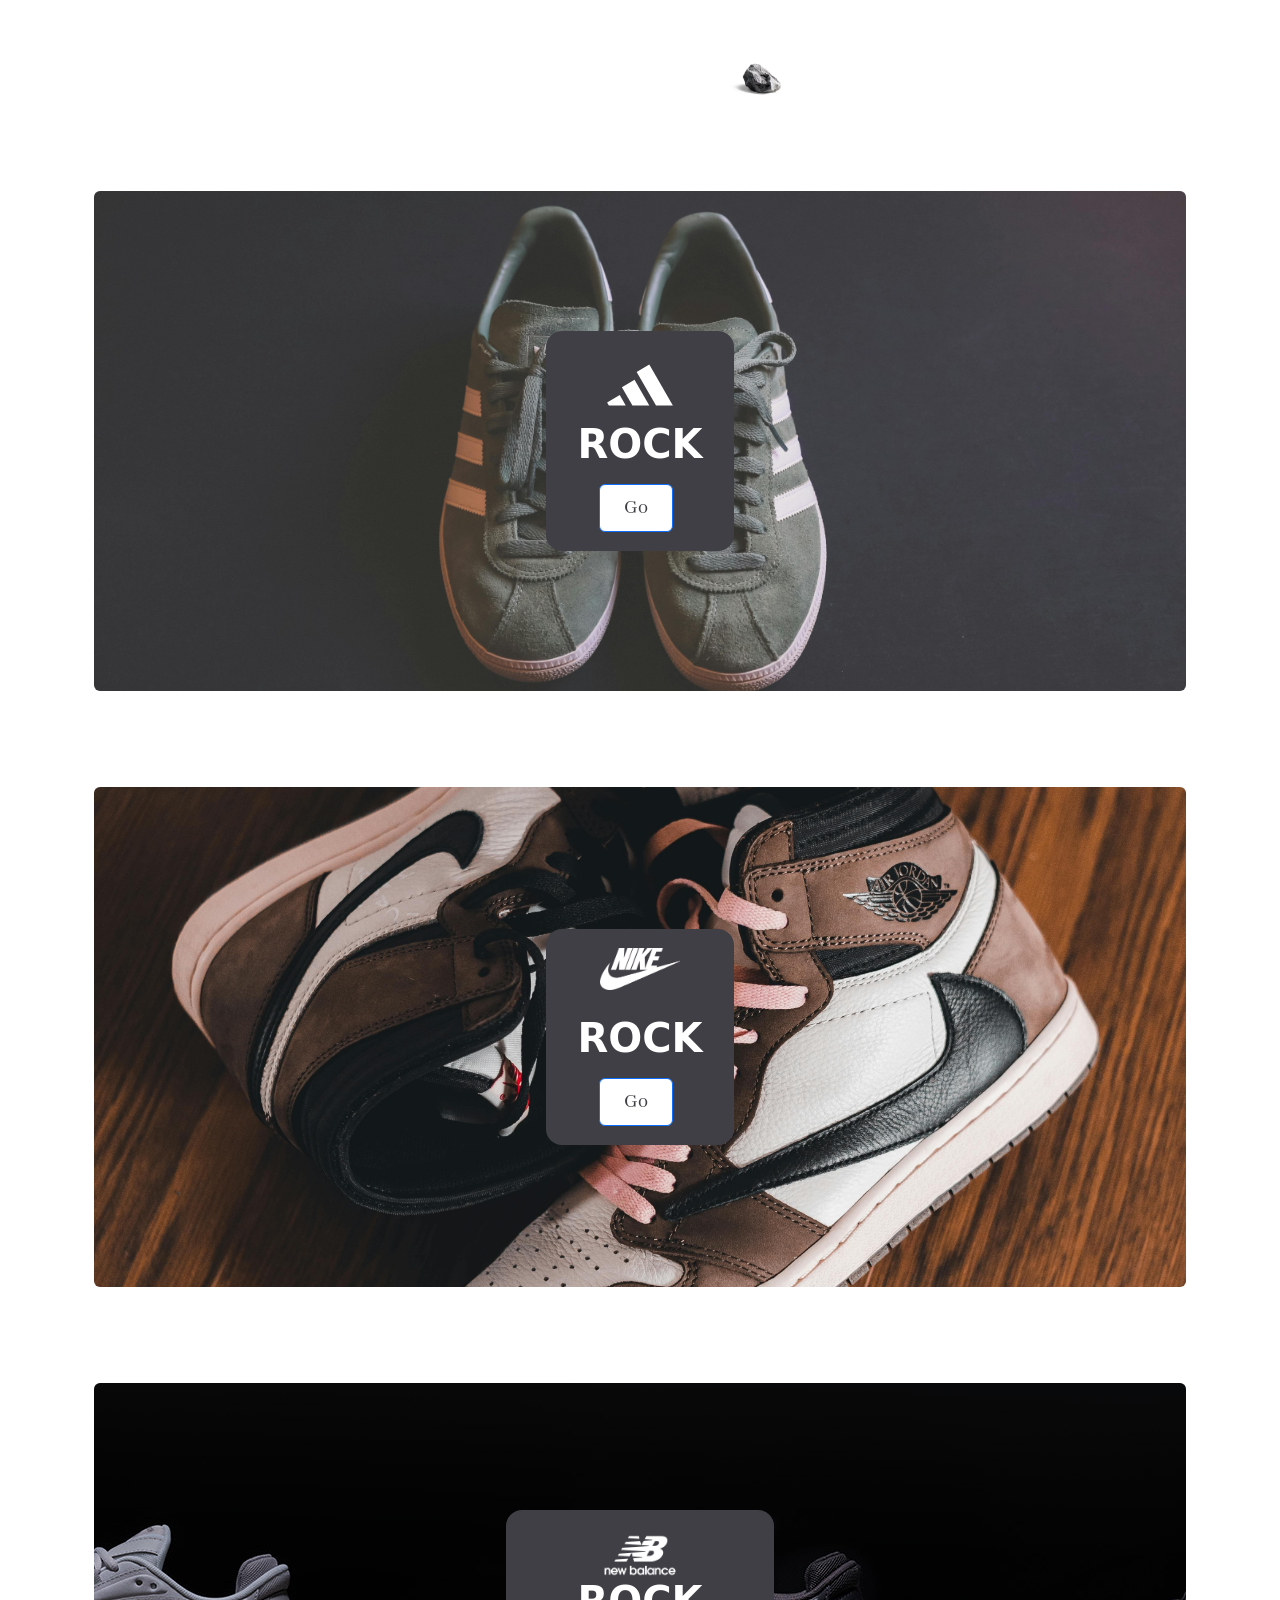
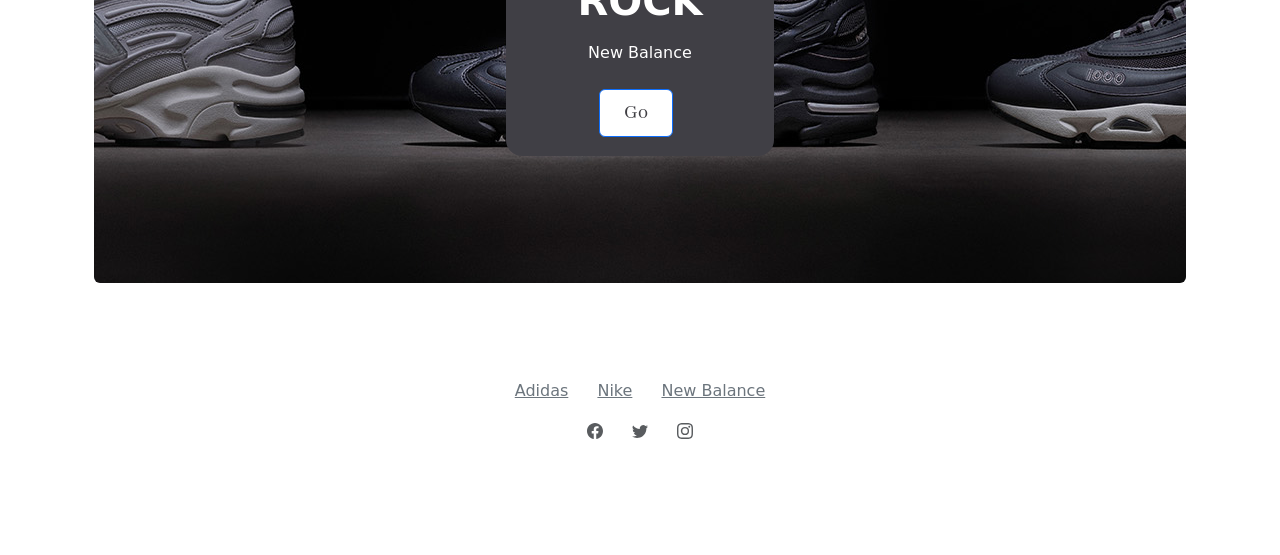
==== index-1-1.html @ 607a7ae3 "Add files via upload" ====
<!DOCTYPE html>
<html data-bs-theme="light" lang="en">

<head>
    <meta charset="utf-8">
    <meta name="viewport" content="width=device-width, initial-scale=1.0, shrink-to-fit=no">
    <title>pyf goat</title>
    <link rel="stylesheet" href="assets/bootstrap/css/bootstrap.min.css">
    <link rel="stylesheet" href="https://fonts.googleapis.com/css?family=Abhaya+Libre&amp;display=swap">
    <link rel="stylesheet" href="assets/css/Footer-Basic-icons.css">
    <link rel="stylesheet" href="assets/css/styles.css">
</head>

<body>
    <section class="text-white py-4 py-xl-5">
        <div class="container">
            <h1 style="color: #ffffff;">ghvghyvgybhubhubhggdfghyyk<button class="btn btn-primary" type="button" style="background: rgba(13,110,253,0);border-style: none;"><img class="img-fluid" src="assets/img/piedra.avif" width="61" height="49"></button></h1>
        </div>
        <nav class="navbar navbar-expand-md bg-body" style="text-align: center;">
            <div class="container-fluid">
                <div class="container" style="margin: -335px;">
                    <h1>Heading</h1>
                </div><a class="navbar-brand" href="#" style="text-align: center;"></a><button class="navbar-toggler" data-bs-toggle="collapse"><span class="visually-hidden">Toggle navigation</span><span class="navbar-toggler-icon"></span></button>
            </div>
        </nav>
        <div class="container">
            <section class="text-white py-4 py-xl-5">
                <div class="container">
                    <div class="border rounded border-0 d-flex flex-column justify-content-center align-items-center p-4 py-5" style="background: url(&quot;assets/img/pexels-mnzoutfits-1619652.jpg&quot;) center / cover repeat;height: 500px;">
                        <div class="row" style="background: #403f45;border-radius: 16px;border: 19.4px solid rgb(64,63,69);">
                            <div class="col-md-10 col-xl-8 text-center d-flex d-sm-flex d-md-flex justify-content-center align-items-center mx-auto justify-content-md-start align-items-md-center justify-content-xl-center">
                                <div><svg xmlns="http://www.w3.org/2000/svg" width="1em" height="1em" viewBox="0 0 24 24" fill="none" style="font-size: 70px;">
                                        <path d="M1.3294 19L0.731323 17.9641L5.06145 15.4641L7.1029 19H1.3294Z" fill="currentColor"></path>
                                        <path d="M15.1858 19H9.4123L5.7935 12.7321L10.1236 10.2321L15.1858 19Z" fill="currentColor"></path>
                                        <path d="M23.2687 19H17.4952L10.8557 7.5L15.1858 5L23.2687 19Z" fill="currentColor"></path>
                                    </svg>
                                    <h1 class="text-uppercase fw-bold mb-3">rock</h1><a class="btn btn-primary fs-5 me-2 py-2 px-4" role="button" style="background: #ffffff;color: rgb(63,62,67);font-family: 'Abhaya Libre', serif;" href="adidas.html">Go</a>
                                </div>
                            </div>
                        </div>
                    </div>
                </div>
            </section>
            <section class="text-white py-4 py-xl-5">
                <div class="container">
                    <div class="border rounded border-0 d-flex flex-column justify-content-center align-items-center p-4 py-5" style="height: 500px;background: url(&quot;assets/img/pexels-introspectivedsgn-7543639.jpg&quot;) center / cover;">
                        <div class="row" style="background: #403f45;border-radius: 16px;border: 19.4px solid rgb(64,63,69);">
                            <div class="col-md-10 col-xl-8 text-center d-flex d-sm-flex d-md-flex justify-content-center align-items-center mx-auto justify-content-md-start align-items-md-center justify-content-xl-center">
                                <div><img class="img-fluid" src="assets/img/Nike-PNG-Pic-Background.png" width="80" height="42">
                                    <p class="mb-4"></p>
                                    <h1 class="text-uppercase fw-bold mb-3">rock</h1><a class="btn btn-primary fs-5 me-2 py-2 px-4" role="button" style="background: #ffffff;color: rgb(63,62,67);font-family: 'Abhaya Libre', serif;" href="nike%201.html">Go</a>
                                </div>
                            </div>
                        </div>
                    </div>
                </div>
            </section>
            <section class="text-white py-4 py-xl-5">
                <div class="container">
                    <div class="border rounded border-0 d-flex flex-column justify-content-center align-items-center tenis" style="height: 500px;background: url(&quot;assets/img/nb-blog-image.jpg&quot;) center / auto no-repeat, #fbfbfb;">
                        <div class="row" style="background: #403f45;border-radius: 16px;border: 19.4px solid rgb(64,63,69);">
                            <div class="col-md-10 col-xl-8 text-center d-flex d-sm-flex d-md-flex justify-content-center align-items-center mx-auto justify-content-md-start align-items-md-center justify-content-xl-center">
                                <div>
                                    <h1 class="text-uppercase fw-bold mb-3"><img class="img-fluid" src="assets/img/live-event-sports-streams-new-balance-png-logo-4.png" width="80" height="59">rock</h1>
                                    <p class="mb-4">New Balance</p><a class="btn btn-primary fs-5 me-2 py-2 px-4" role="button" style="background: #ffffff;color: rgb(63,62,67);font-family: 'Abhaya Libre', serif;" href="NB.html">Go</a>
                                </div>
                            </div>
                        </div>
                    </div>
                </div>
            </section>
        </div>
        <div class="container">
            <footer class="text-center">
                <div class="container text-muted py-4 py-lg-5">
                    <ul class="list-inline">
                        <li class="list-inline-item me-4"><a class="link-secondary" href="https://www.adidas.mx/?cm_mmc=AdieSEM_Google-_-adidas-LAM-MX-Trademark-adidas-General-B-Exact-_-General-Trademark-X-General-_-adidas-_-&amp;-_--_-ds_kid=11643361-_-&amp;-_-ds_agid=72933795972-_-&amp;-_-dv:eCom&amp;cm_mmca1=MX&amp;cm_mmc2=&amp;&amp;af_reengagement_window=30d&amp;is_retargeting=true&amp;pid=googleadwords_temp&amp;c=adidas-LAM-MX-Trademark-adidas-General-B-Exact&amp;af_channel=Search&amp;adicl_gclid=EAIaIQobChMI66vKj5OOkQMVR3R_AB087xXSEAAYASAAEgIjs_D_BwE&amp;gclsrc=aw.ds&amp;gad_source=1&amp;gad_campaignid=1721603023&amp;gbraid=0AAAAADsEbm5JVB8NNuyXsH6Bfre-_0zQl&amp;gclid=EAIaIQobChMI66vKj5OOkQMVR3R_AB087xXSEAAYASAAEgIjs_D_BwE">Adidas</a></li>
                        <li class="list-inline-item me-4"><a class="link-secondary" href="https://www.nike.com/mx/?cp=88619275578_search_&amp;gclsrc=aw.ds&amp;gad_source=1&amp;gad_campaignid=11751570869&amp;gbraid=0AAAAACOWCFqS-Et8KTydkZdtkYO0L_Kj5&amp;gclid=EAIaIQobChMIlLuB_JKOkQMVIgxECB1BhD2SEAAYASAAEgJCZfD_BwE">Nike</a></li>
                        <li class="list-inline-item"><a class="link-secondary" href="https://www.newbalancemexico.com/">New Balance</a></li>
                    </ul>
                    <ul class="list-inline">
                        <li class="list-inline-item me-4"><svg xmlns="http://www.w3.org/2000/svg" width="1em" height="1em" fill="currentColor" viewBox="0 0 16 16" class="bi bi-facebook">
                                <path d="M16 8.049c0-4.446-3.582-8.05-8-8.05C3.58 0-.002 3.603-.002 8.05c0 4.017 2.926 7.347 6.75 7.951v-5.625h-2.03V8.05H6.75V6.275c0-2.017 1.195-3.131 3.022-3.131.876 0 1.791.157 1.791.157v1.98h-1.009c-.993 0-1.303.621-1.303 1.258v1.51h2.218l-.354 2.326H9.25V16c3.824-.604 6.75-3.934 6.75-7.951"></path>
                            </svg></li>
                        <li class="list-inline-item me-4"><svg xmlns="http://www.w3.org/2000/svg" width="1em" height="1em" fill="currentColor" viewBox="0 0 16 16" class="bi bi-twitter">
                                <path d="M5.026 15c6.038 0 9.341-5.003 9.341-9.334 0-.14 0-.282-.006-.422A6.685 6.685 0 0 0 16 3.542a6.658 6.658 0 0 1-1.889.518 3.301 3.301 0 0 0 1.447-1.817 6.533 6.533 0 0 1-2.087.793A3.286 3.286 0 0 0 7.875 6.03a9.325 9.325 0 0 1-6.767-3.429 3.289 3.289 0 0 0 1.018 4.382A3.323 3.323 0 0 1 .64 6.575v.045a3.288 3.288 0 0 0 2.632 3.218 3.203 3.203 0 0 1-.865.115 3.23 3.23 0 0 1-.614-.057 3.283 3.283 0 0 0 3.067 2.277A6.588 6.588 0 0 1 .78 13.58a6.32 6.32 0 0 1-.78-.045A9.344 9.344 0 0 0 5.026 15"></path>
                            </svg></li>
                        <li class="list-inline-item"><svg xmlns="http://www.w3.org/2000/svg" width="1em" height="1em" fill="currentColor" viewBox="0 0 16 16" class="bi bi-instagram">
                                <path d="M8 0C5.829 0 5.556.01 4.703.048 3.85.088 3.269.222 2.76.42a3.917 3.917 0 0 0-1.417.923A3.927 3.927 0 0 0 .42 2.76C.222 3.268.087 3.85.048 4.7.01 5.555 0 5.827 0 8.001c0 2.172.01 2.444.048 3.297.04.852.174 1.433.372 1.942.205.526.478.972.923 1.417.444.445.89.719 1.416.923.51.198 1.09.333 1.942.372C5.555 15.99 5.827 16 8 16s2.444-.01 3.298-.048c.851-.04 1.434-.174 1.943-.372a3.916 3.916 0 0 0 1.416-.923c.445-.445.718-.891.923-1.417.197-.509.332-1.09.372-1.942C15.99 10.445 16 10.173 16 8s-.01-2.445-.048-3.299c-.04-.851-.175-1.433-.372-1.941a3.926 3.926 0 0 0-.923-1.417A3.911 3.911 0 0 0 13.24.42c-.51-.198-1.092-.333-1.943-.372C10.443.01 10.172 0 7.998 0h.003zm-.717 1.442h.718c2.136 0 2.389.007 3.232.046.78.035 1.204.166 1.486.275.373.145.64.319.92.599.28.28.453.546.598.92.11.281.24.705.275 1.485.039.843.047 1.096.047 3.231s-.008 2.389-.047 3.232c-.035.78-.166 1.203-.275 1.485a2.47 2.47 0 0 1-.599.919c-.28.28-.546.453-.92.598-.28.11-.704.24-1.485.276-.843.038-1.096.047-3.232.047s-2.39-.009-3.233-.047c-.78-.036-1.203-.166-1.485-.276a2.478 2.478 0 0 1-.92-.598 2.48 2.48 0 0 1-.6-.92c-.109-.281-.24-.705-.275-1.485-.038-.843-.046-1.096-.046-3.233 0-2.136.008-2.388.046-3.231.036-.78.166-1.204.276-1.486.145-.373.319-.64.599-.92.28-.28.546-.453.92-.598.282-.11.705-.24 1.485-.276.738-.034 1.024-.044 2.515-.045v.002zm4.988 1.328a.96.96 0 1 0 0 1.92.96.96 0 0 0 0-1.92zm-4.27 1.122a4.109 4.109 0 1 0 0 8.217 4.109 4.109 0 0 0 0-8.217zm0 1.441a2.667 2.667 0 1 1 0 5.334 2.667 2.667 0 0 1 0-5.334"></path>
                            </svg></li>
                    </ul>
                </div>
            </footer>
        </div>
    </section>
    <script src="assets/bootstrap/js/bootstrap.min.js"></script>
</body>

</html>
---- assets/css/Footer-Basic-icons.css ----
.bs-icon {
  --bs-icon-size: .75rem;
  display: flex;
  flex-shrink: 0;
  justify-content: center;
  align-items: center;
  font-size: var(--bs-icon-size);
  width: calc(var(--bs-icon-size) * 2);
  height: calc(var(--bs-icon-size) * 2);
  color: var(--bs-primary);
}

.bs-icon-xs {
  --bs-icon-size: 1rem;
  width: calc(var(--bs-icon-size) * 1.5);
  height: calc(var(--bs-icon-size) * 1.5);
}

.bs-icon-sm {
  --bs-icon-size: 1rem;
}

.bs-icon-md {
  --bs-icon-size: 1.5rem;
}

.bs-icon-lg {
  --bs-icon-size: 2rem;
}

.bs-icon-xl {
  --bs-icon-size: 2.5rem;
}

.bs-icon.bs-icon-primary {
  color: var(--bs-white);
  background: var(--bs-primary);
}

.bs-icon.bs-icon-primary-light {
  color: var(--bs-primary);
  background: rgba(var(--bs-primary-rgb), .2);
}

.bs-icon.bs-icon-semi-white {
  color: var(--bs-primary);
  background: rgba(255, 255, 255, .5);
}

.bs-icon.bs-icon-rounded {
  border-radius: .5rem;
}

.bs-icon.bs-icon-circle {
  border-radius: 50%;
}
---- assets/css/styles.css ----
.gansillos:hover {
  transform: scale(1.05);
}

.gansillos {
  transition: transform 0.5s ease;
}

.tenis:hover {
  filter: contrast;
}

#hoops:hover {
  transform: scale(1.05);
}

#hoops {
  transition: transform 0.8s ease;
}

#hoops-1:hover {
  transition: transform 0.8s ease;
}

div {
}

#hoops-1:hover {
  transform: scale(1.05);
}

#hoops-1 {
  transition: transform 0.8s ease;
}

#hoops-2:hover {
  transform: scale(1.05);
}

#hoops-2 {
  transition: transform 0.8s ease;
}

#ten1:hover {
  transform: scale(1.05);
}

#ten1 {
  transition: transform 0.8s ease;
}

div {
}

#ten2:hover {
  transform: scale(1.05);
}

#ten2 {
  transition: transform 0.8s ease;
}

#ten-3:hover {
  transform: scale(1.05);
}

#ten-3 {
  transition: transform 0.8s ease;
}
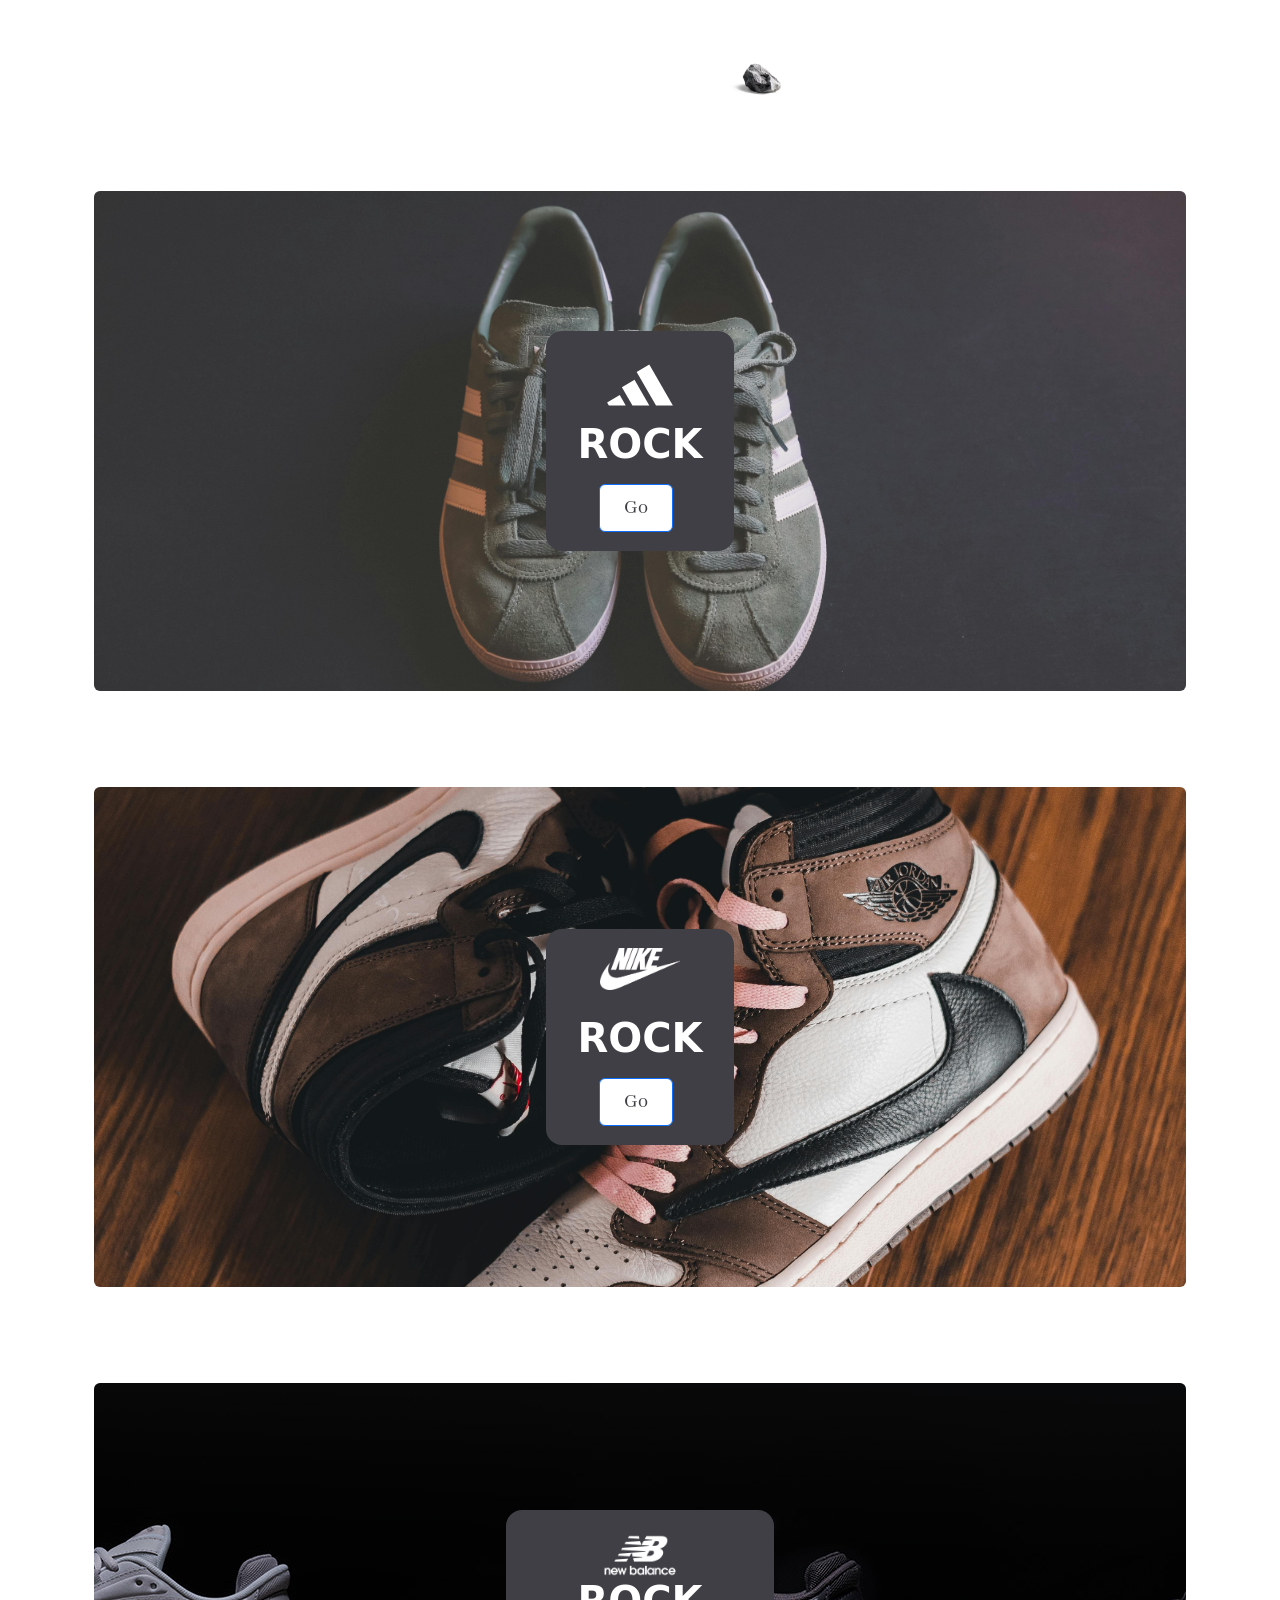
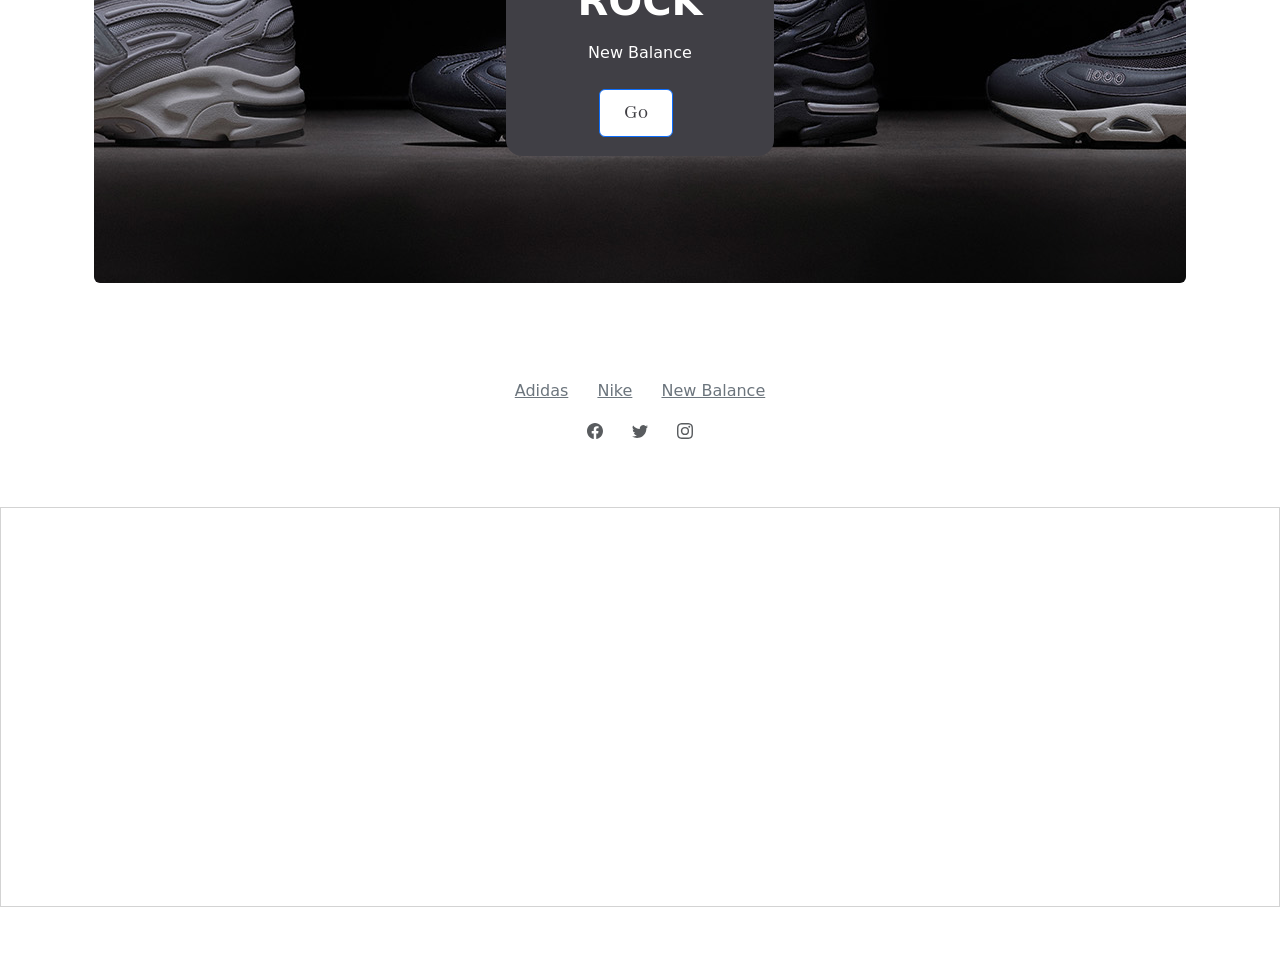
==== commit 06695955: "Add files via upload" ====
--- a/index-1-1.html
+++ b/index-1-1.html
@@ -34,7 +34,7 @@
                                         <path d="M15.1858 19H9.4123L5.7935 12.7321L10.1236 10.2321L15.1858 19Z" fill="currentColor"></path>
                                         <path d="M23.2687 19H17.4952L10.8557 7.5L15.1858 5L23.2687 19Z" fill="currentColor"></path>
                                     </svg>
-                                    <h1 class="text-uppercase fw-bold mb-3">rock</h1><a class="btn btn-primary fs-5 me-2 py-2 px-4" role="button" style="background: #ffffff;color: rgb(63,62,67);font-family: 'Abhaya Libre', serif;" href="adidas.html">Go</a>
+                                    <h1 class="text-uppercase fw-bold mb-3">rock</h1><a class="btn btn-primary fs-5 me-2 py-2 px-4" role="button" style="background: #ffffff;color: rgb(63,62,67);font-family: 'Abhaya Libre', serif;" href="index.html">Go</a>
                                 </div>
                             </div>
                         </div>
@@ -92,6 +92,9 @@
                 </div>
             </footer>
         </div>
+                            <iframe allowfullscreen="" allow="clipboard-write" scrolling="no" class="fp-iframe" style="border: 1px solid lightgray; width: 100%; height: 400px;" src="https://heyzine.com/flip-book/44aa265a64.html"></iframe>
+                        
+
     </section>
     <script src="assets/bootstrap/js/bootstrap.min.js"></script>
 </body>
